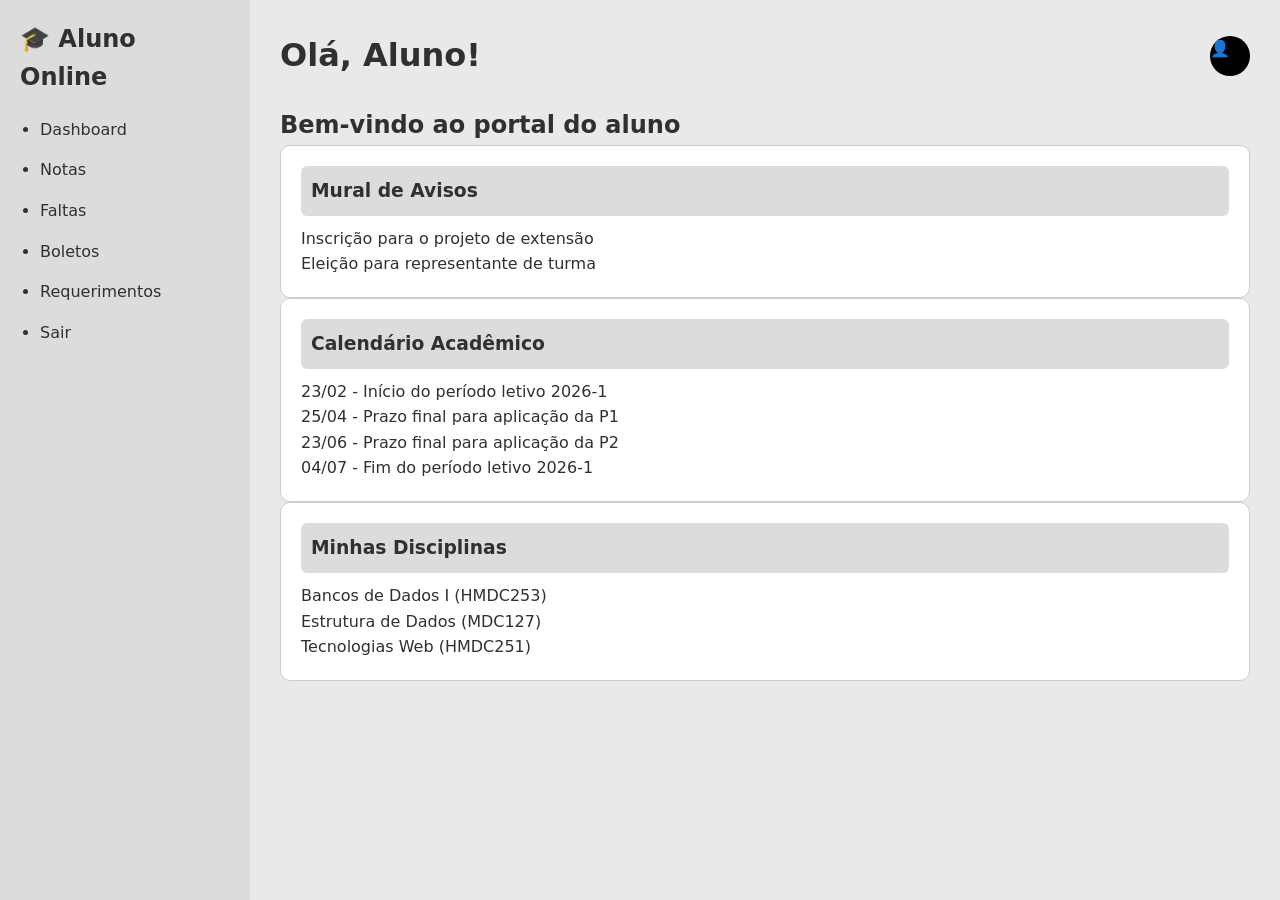
==== praticas/aluno-online-vanilla/index.html @ e38300b4 "erro2" ====
<!doctype html>
<html lang="pt-BR">
  <head>
    <meta charset="UTF-8" />
    <link rel="icon" type="image/svg+xml" href="/javascript.svg" />
    <meta name="viewport" content="width=device-width, initial-scale=1.0" />
    <title>Aluno Online</title>
    <link rel="stylesheet" href="./src/style.css">
  </head>
  <body>
    <div class="container">
      <!-- menu lateral -->
      <aside class="sidebar">
        <h2>🎓 Aluno Online</h2>
        <nav>
          <ul>
            <li><a href="#">Dashboard</a></li>
            <li><a href="#">Notas</a></li>
            <li><a href="#">Faltas</a></li>
            <li><a href="#">Boletos</a></li>
            <li><a href="#">Requerimentos</a></li>
            <li><a href="#">Sair</a></li>
          </ul>
        </nav>
      </aside>
      <!-- conteúdo -->
      <main class="main">
        <header class="topbar">
          <h1>Olá, Aluno!</h1>
          <span class="avatar">👤</span>
        </header>
        <section>
          <h2>Bem-vindo ao portal do aluno</h2>
          <section class="card">
            <h3>Mural de Avisos</h3>
            <ul>
              <li>Inscrição para o projeto de extensão</li>
              <li>Eleição para representante de turma</li>
            </ul>
          </section>
          <section class="card">
            <h3>Calendário Acadêmico</h3>
            <ul>
              <li>23/02 - Início do período letivo 2026-1</li>
              <li>25/04 - Prazo final para aplicação da P1</li>
              <li>23/06 - Prazo final para aplicação da P2</li>
              <li>04/07 - Fim do período letivo 2026-1</li>
            </ul>
          </section>
          <section class="card">
            <h3>Minhas Disciplinas</h3>
            <ul>
              <li>Bancos de Dados I (HMDC253)</li>
              <li>Estrutura de Dados (MDC127)</li>
              <li>Tecnologias Web (HMDC251)</li>
            </ul>
          </section>
        </section>
      </main>
    </div>
    <script type="module" src="/src/main.js"></script>
  </body>
</html>
---- praticas/aluno-online-vanilla/src/style.css ----
/* ===== variáveis ===== */
:root {
  --cor-fundo: #e9e9e9;
  --cor-texto: #303030;
}

/* ===== reset ===== */
* {
  margin: 0;
  padding: 0;
  box-sizing: border-box;
}

/* ===== base ===== */
body {
  font-family: system-ui, Avenir, Helvetica, Arial, sans-serif;
  font-weight: 400;
  line-height: 1.6;
  background-color: var(--cor-fundo);
  color: var(--cor-texto);
}

/* ===== Principal ===== */
.container {
  display: flex;
  min-height: 100vh;
}

/* ===== sidebar ===== */
.sidebar {
  width: 250px;
  background: #dcdcdc;
  padding: 20px;
}

.sidebar a {
  text-decoration: none;
  color: var(--cor-texto);
}

.sidebar h2 {
  margin-bottom: 20px;
}

.sidebar ul {
  list-style: disc;
  padding-left: 20px;
}

.sidebar li {
  margin-bottom: 15px;
  cursor: pointer;
}

/* ===== Conteúdo ===== */
.main {
  flex: 1;
  padding: 30px;
}

/* ===== Topbar ===== */
.topbar {
  display: flex;
  justify-content: space-between;
  align-items: center;
  margin-bottom: 25px;
}

.avatar {
  width: 40px;
  height: 40px;
  background: black;
  border-radius: 50%;
}

/* ===== cards ===== */
.card {
  background: #fff;
  border-radius: 10px;
  border: 1px solid #ccc;
  padding: 20px;
}

.card h3 {
  background: #dcdcdc;
  padding: 10px;
  border-radius: 6px;
  margin-bottom: 10px;
}

.card ul {
  list-style: none;
  padding-left: 0;
}

/* ===== listas internas ===== */
.card p {
  margin-bottom: 5px;
}

/* ===== responsividade ===== */
@media (width <= 768px) {

  .container {
    flex-direction: column;
  }

  .sidebar {
    width: 100%;
  }

  .main {
    padding: 20px;
  }

  .topbar {
    flex-direction: row;
    align-items: center;
  }
}
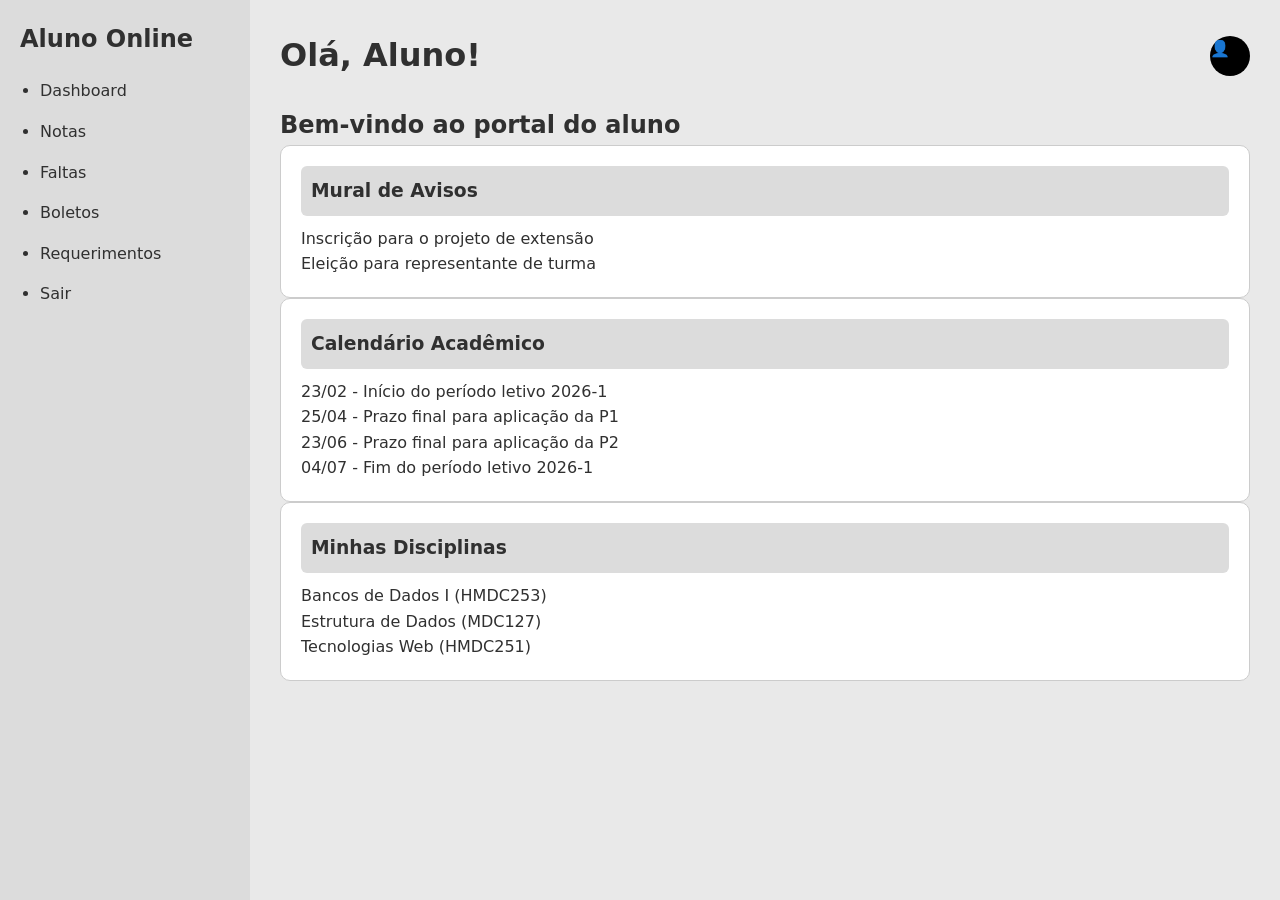
==== commit 2881701b: "erro3" ====
--- a/praticas/aluno-online-vanilla/index.html
+++ b/praticas/aluno-online-vanilla/index.html
@@ -11,7 +11,7 @@
     <div class="container">
       <!-- menu lateral -->
       <aside class="sidebar">
-        <h2>🎓 Aluno Online</h2>
+        <h2> Aluno Online</h2>
         <nav>
           <ul>
             <li><a href="#">Dashboard</a></li>
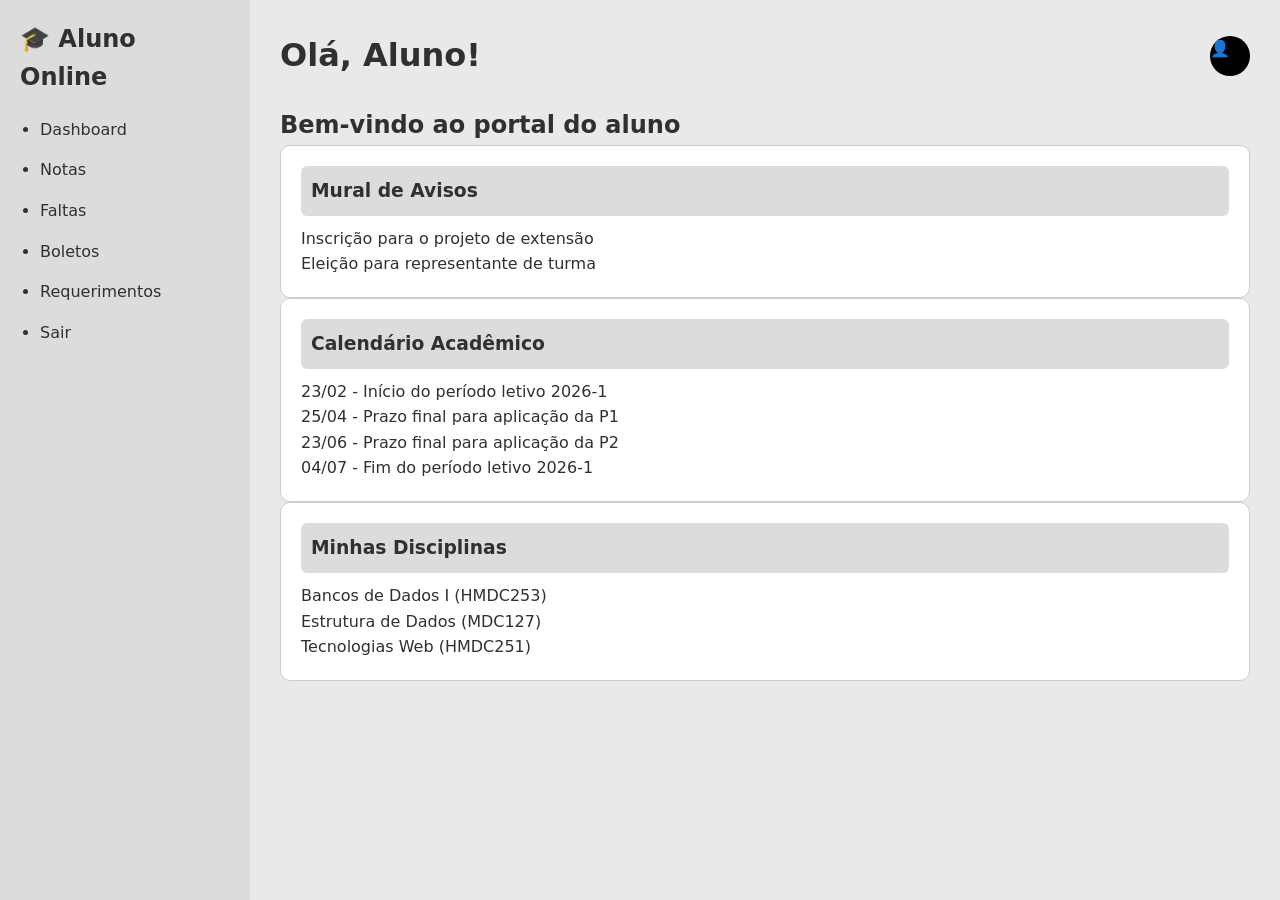
==== commit 7b31fbed: "tentativa:62127127" ====
--- a/praticas/aluno-online-vanilla/index.html
+++ b/praticas/aluno-online-vanilla/index.html
@@ -11,7 +11,7 @@
     <div class="container">
       <!-- menu lateral -->
       <aside class="sidebar">
-        <h2> Aluno Online</h2>
+        <h2>🎓 Aluno Online</h2>
         <nav>
           <ul>
             <li><a href="#">Dashboard</a></li>
--- a/praticas/aluno-online-vanilla/src/style.css
+++ b/praticas/aluno-online-vanilla/src/style.css
@@ -100,7 +100,6 @@
 
 /* ===== responsividade ===== */
 @media (width <= 768px) {
-
   .container {
     flex-direction: column;
   }
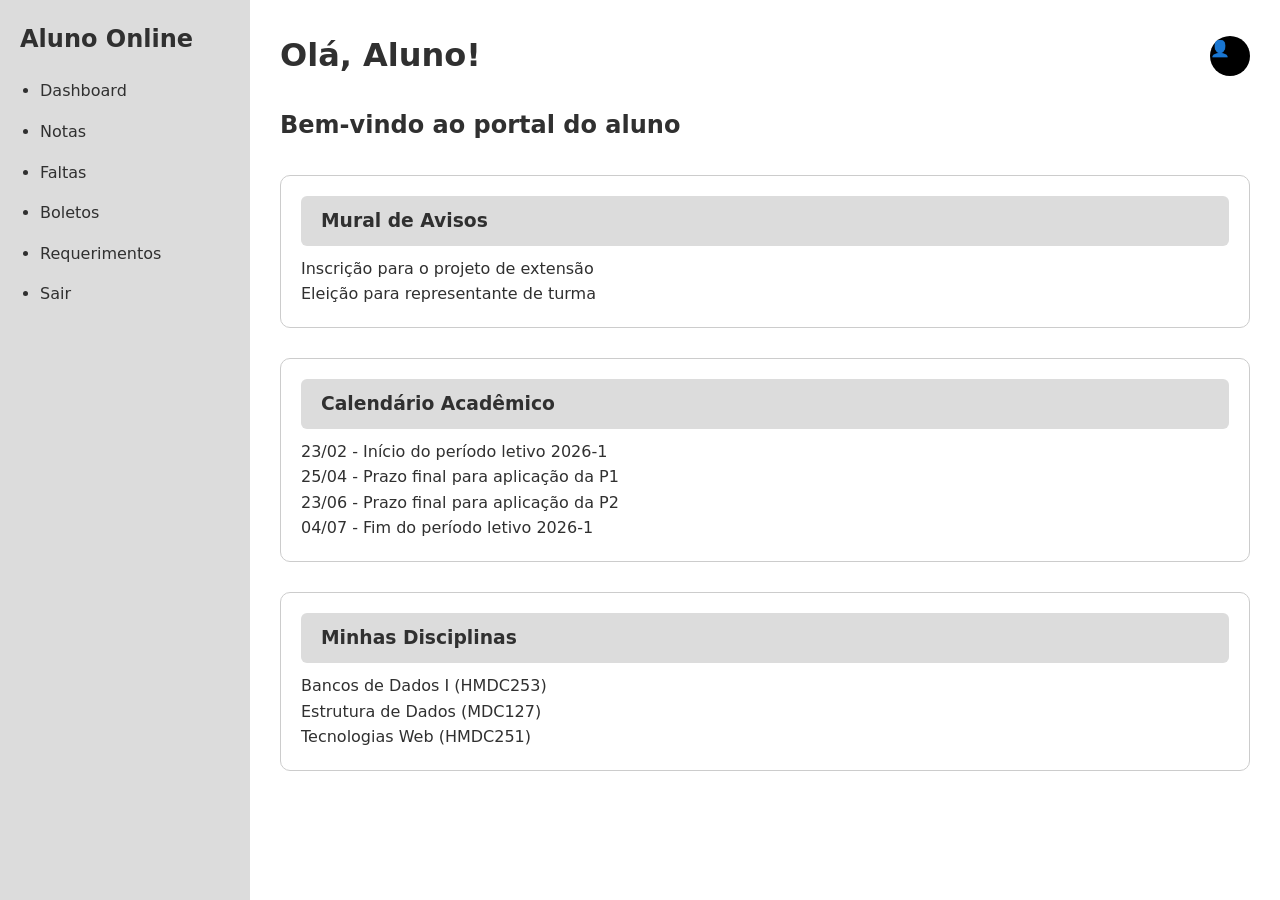
==== commit 5180fca8: "erro" ====
--- a/praticas/aluno-online-vanilla/index.html
+++ b/praticas/aluno-online-vanilla/index.html
@@ -11,7 +11,7 @@
     <div class="container">
       <!-- menu lateral -->
       <aside class="sidebar">
-        <h2>🎓 Aluno Online</h2>
+        <h2>Aluno Online</h2>
         <nav>
           <ul>
             <li><a href="#">Dashboard</a></li>
--- a/praticas/aluno-online-vanilla/src/style.css
+++ b/praticas/aluno-online-vanilla/src/style.css
@@ -16,7 +16,7 @@
   font-family: system-ui, Avenir, Helvetica, Arial, sans-serif;
   font-weight: 400;
   line-height: 1.6;
-  background-color: var(--cor-fundo);
+  background-color: #fff;
   color: var(--cor-texto);
 }
 
@@ -79,11 +79,14 @@
   border-radius: 10px;
   border: 1px solid #ccc;
   padding: 20px;
+  margin-bottom: 30px;
 }
-
+section h2{
+  margin-bottom: 30px;
+}
 .card h3 {
   background: #dcdcdc;
-  padding: 10px;
+  padding:10px 20px;
   border-radius: 6px;
   margin-bottom: 10px;
 }
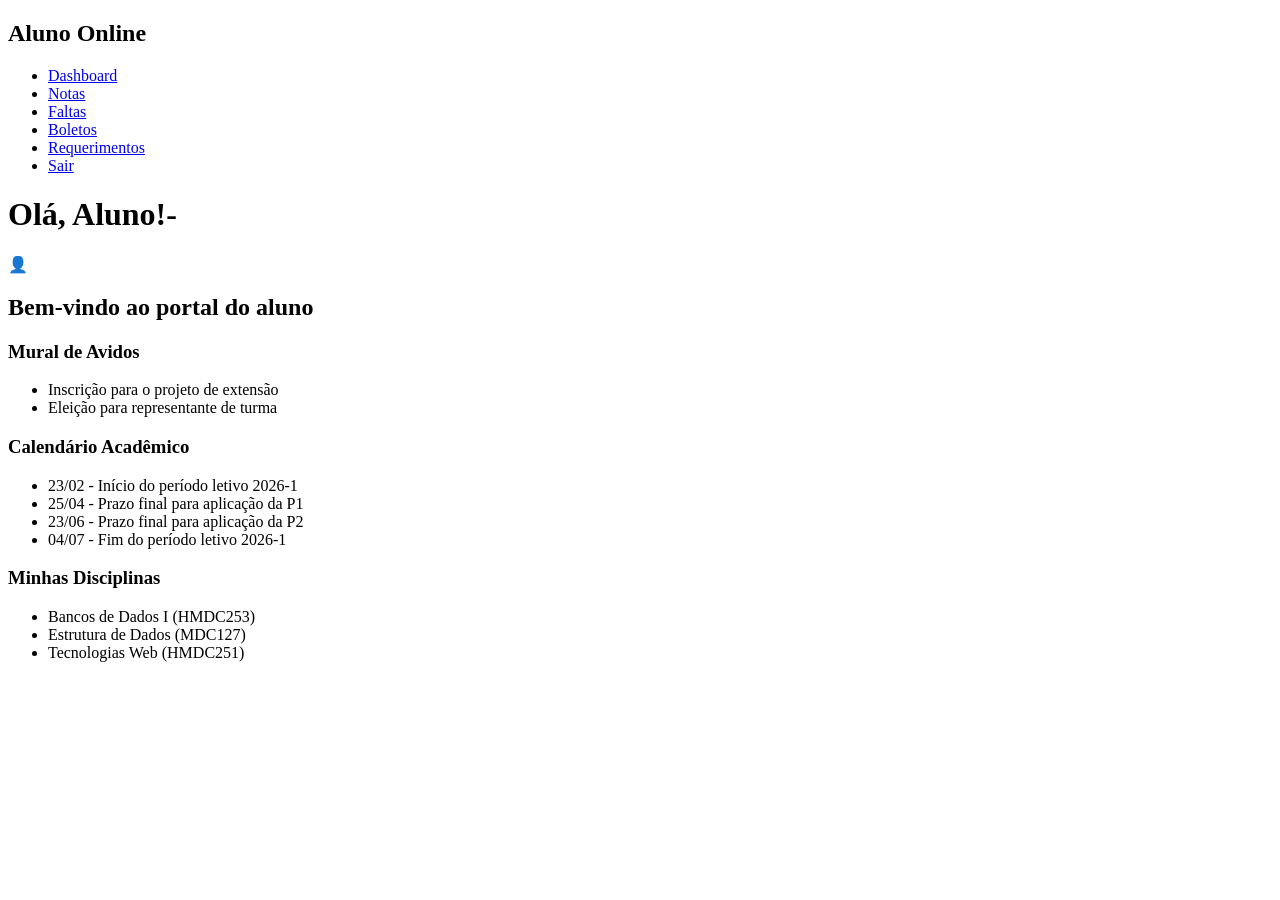
==== commit 803c26ab: "tentando corrigir o erro" ====
--- a/praticas/aluno-online-vanilla/index.html
+++ b/praticas/aluno-online-vanilla/index.html
@@ -5,59 +5,60 @@
     <link rel="icon" type="image/svg+xml" href="/javascript.svg" />
     <meta name="viewport" content="width=device-width, initial-scale=1.0" />
     <title>Aluno Online</title>
-    <link rel="stylesheet" href="./src/style.css">
   </head>
   <body>
-    <div class="container">
-      <!-- menu lateral -->
-      <aside class="sidebar">
-        <h2>Aluno Online</h2>
-        <nav>
+    <!--menu lateral-->
+    <aside>
+      <h2> Aluno Online</h2>
+      <nav>
+        <ul>
+          <li><a href="#">Dashboard</a></li>
+          <li><a href="#">Notas</a></li>
+          <li><a href="#">Faltas</a></li>
+          <li><a href="#">Boletos</a></li>
+          <li><a href="#">Requerimentos</a></li>
+          <li><a href="#">Sair</a></li>
+        </ul>
+      </nav>
+    </aside>
+    <!--conteudo-->
+    <main>
+      <!--topo-->
+      <header>
+        <h1>Olá, Aluno!-</h1>
+        <span>👤</span>
+      </header>
+      <!--parte do meio-->
+      <section>
+        <h2>Bem-vindo ao portal do aluno</h2>
+        <section>
+          <h3>Mural de Avidos</h3>
           <ul>
-            <li><a href="#">Dashboard</a></li>
-            <li><a href="#">Notas</a></li>
-            <li><a href="#">Faltas</a></li>
-            <li><a href="#">Boletos</a></li>
-            <li><a href="#">Requerimentos</a></li>
-            <li><a href="#">Sair</a></li>
+            <li>Inscrição para o projeto de extensão</li>
+            <li>Eleição para representante de turma</li>
           </ul>
-        </nav>
-      </aside>
-      <!-- conteúdo -->
-      <main class="main">
-        <header class="topbar">
-          <h1>Olá, Aluno!</h1>
-          <span class="avatar">👤</span>
-        </header>
+        </section>
+
         <section>
-          <h2>Bem-vindo ao portal do aluno</h2>
-          <section class="card">
-            <h3>Mural de Avisos</h3>
-            <ul>
-              <li>Inscrição para o projeto de extensão</li>
-              <li>Eleição para representante de turma</li>
-            </ul>
-          </section>
-          <section class="card">
-            <h3>Calendário Acadêmico</h3>
-            <ul>
-              <li>23/02 - Início do período letivo 2026-1</li>
-              <li>25/04 - Prazo final para aplicação da P1</li>
-              <li>23/06 - Prazo final para aplicação da P2</li>
-              <li>04/07 - Fim do período letivo 2026-1</li>
-            </ul>
-          </section>
-          <section class="card">
-            <h3>Minhas Disciplinas</h3>
-            <ul>
-              <li>Bancos de Dados I (HMDC253)</li>
-              <li>Estrutura de Dados (MDC127)</li>
-              <li>Tecnologias Web (HMDC251)</li>
-            </ul>
-          </section>
+          <h3>Calendário Acadêmico</h3>
+          <ul>
+            <li>23/02 - Início do período letivo 2026-1</li>
+            <li>25/04 - Prazo final para aplicação da P1</li>
+            <li>23/06 - Prazo final para aplicação da P2</li>
+            <li>04/07 - Fim do período letivo 2026-1</li>
+          </ul>
         </section>
-      </main>
-    </div>
+
+        <section>
+          <h3>Minhas Disciplinas</h3>
+          <ul>
+            <li>Bancos de Dados I (HMDC253)</li>
+            <li>Estrutura de Dados (MDC127)</li>
+            <li>Tecnologias Web (HMDC251)</li>
+          </ul>
+        </section>
+      </section>
+    </main>
     <script type="module" src="/src/main.js"></script>
   </body>
-</html>+</html>
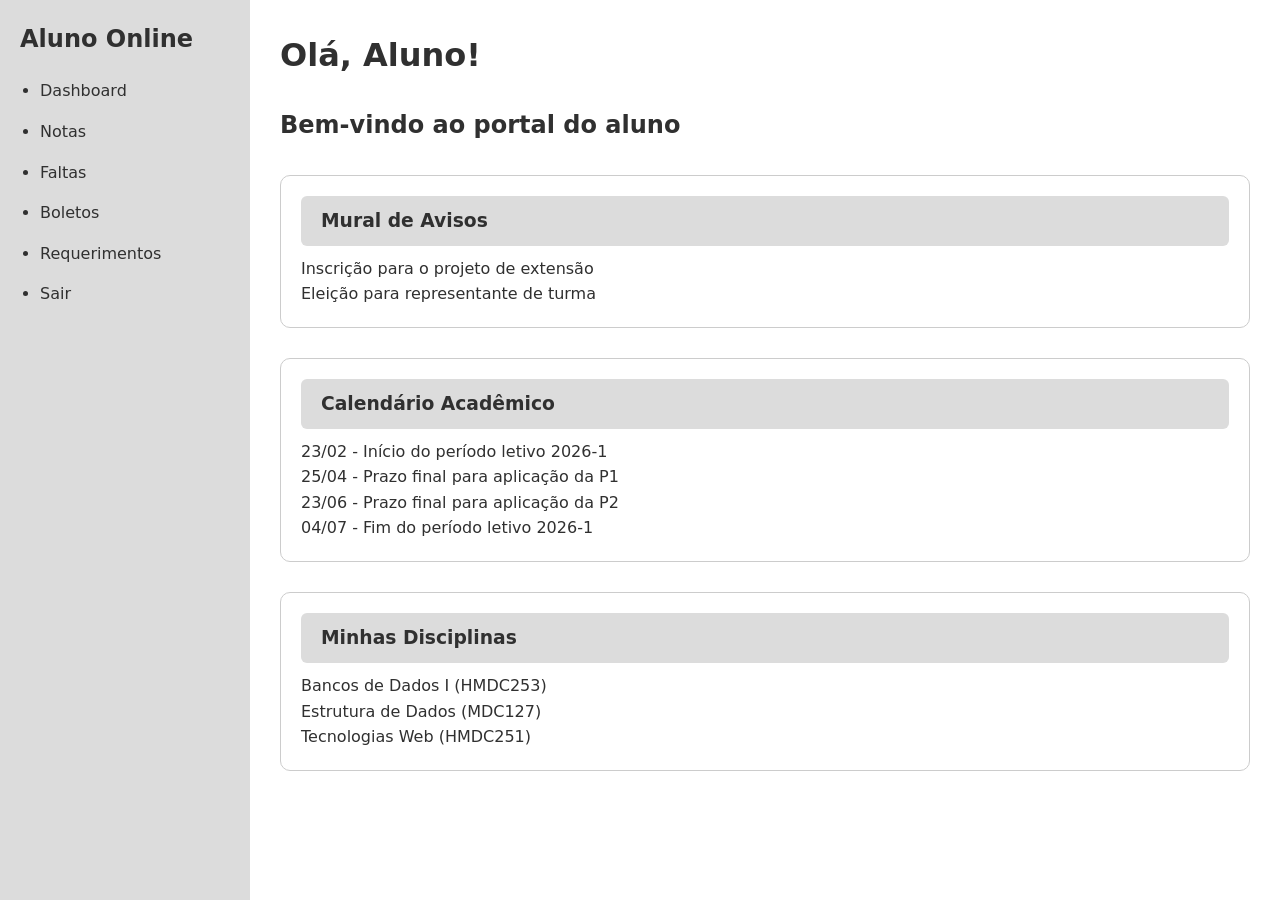
==== commit a977a84f: "tentando corrigir o erro" ====
--- a/praticas/aluno-online-vanilla/index.html
+++ b/praticas/aluno-online-vanilla/index.html
@@ -5,60 +5,58 @@
     <link rel="icon" type="image/svg+xml" href="/javascript.svg" />
     <meta name="viewport" content="width=device-width, initial-scale=1.0" />
     <title>Aluno Online</title>
+    <link rel="stylesheet" href="./src/style.css">
   </head>
   <body>
-    <!--menu lateral-->
-    <aside>
-      <h2> Aluno Online</h2>
-      <nav>
-        <ul>
-          <li><a href="#">Dashboard</a></li>
-          <li><a href="#">Notas</a></li>
-          <li><a href="#">Faltas</a></li>
-          <li><a href="#">Boletos</a></li>
-          <li><a href="#">Requerimentos</a></li>
-          <li><a href="#">Sair</a></li>
-        </ul>
-      </nav>
-    </aside>
-    <!--conteudo-->
-    <main>
-      <!--topo-->
-      <header>
-        <h1>Olá, Aluno!-</h1>
-        <span>👤</span>
-      </header>
-      <!--parte do meio-->
-      <section>
-        <h2>Bem-vindo ao portal do aluno</h2>
+    <div class="container">
+      <!-- menu lateral -->
+      <aside class="sidebar">
+        <h2>Aluno Online</h2>
+        <nav>
+          <ul>
+            <li><a href="#">Dashboard</a></li>
+            <li><a href="#">Notas</a></li>
+            <li><a href="#">Faltas</a></li>
+            <li><a href="#">Boletos</a></li>
+            <li><a href="#">Requerimentos</a></li>
+            <li><a href="#">Sair</a></li>
+          </ul>
+        </nav>
+      </aside>
+      <!-- conteúdo -->
+      <main class="main">
+        <header class="topbar">
+          <h1>Olá, Aluno!</h1>
+        </header>
         <section>
-          <h3>Mural de Avidos</h3>
-          <ul>
-            <li>Inscrição para o projeto de extensão</li>
-            <li>Eleição para representante de turma</li>
-          </ul>
+          <h2>Bem-vindo ao portal do aluno</h2>
+          <section class="card">
+            <h3>Mural de Avisos</h3>
+            <ul>
+              <li>Inscrição para o projeto de extensão</li>
+              <li>Eleição para representante de turma</li>
+            </ul>
+          </section>
+          <section class="card">
+            <h3>Calendário Acadêmico</h3>
+            <ul>
+              <li>23/02 - Início do período letivo 2026-1</li>
+              <li>25/04 - Prazo final para aplicação da P1</li>
+              <li>23/06 - Prazo final para aplicação da P2</li>
+              <li>04/07 - Fim do período letivo 2026-1</li>
+            </ul>
+          </section>
+          <section class="card">
+            <h3>Minhas Disciplinas</h3>
+            <ul>
+              <li>Bancos de Dados I (HMDC253)</li>
+              <li>Estrutura de Dados (MDC127)</li>
+              <li>Tecnologias Web (HMDC251)</li>
+            </ul>
+          </section>
         </section>
-
-        <section>
-          <h3>Calendário Acadêmico</h3>
-          <ul>
-            <li>23/02 - Início do período letivo 2026-1</li>
-            <li>25/04 - Prazo final para aplicação da P1</li>
-            <li>23/06 - Prazo final para aplicação da P2</li>
-            <li>04/07 - Fim do período letivo 2026-1</li>
-          </ul>
-        </section>
-
-        <section>
-          <h3>Minhas Disciplinas</h3>
-          <ul>
-            <li>Bancos de Dados I (HMDC253)</li>
-            <li>Estrutura de Dados (MDC127)</li>
-            <li>Tecnologias Web (HMDC251)</li>
-          </ul>
-        </section>
-      </section>
-    </main>
+      </main>
+    </div>
     <script type="module" src="/src/main.js"></script>
   </body>
-</html>
+</html>
--- a/praticas/aluno-online-vanilla/src/style.css
+++ b/praticas/aluno-online-vanilla/src/style.css
@@ -0,0 +1,123 @@
+/* ===== variáveis ===== */
+:root {
+  --cor-fundo: #e9e9e9;
+  --cor-texto: #303030;
+}
+
+/* ===== reset ===== */
+* {
+  margin: 0;
+  padding: 0;
+  box-sizing: border-box;
+}
+
+/* ===== base ===== */
+body {
+  font-family: system-ui, Avenir, Helvetica, Arial, sans-serif;
+  font-weight: 400;
+  line-height: 1.6;
+  background-color: #fff;
+  color: var(--cor-texto);
+}
+
+/* ===== Principal ===== */
+.container {
+  display: flex;
+  min-height: 100vh;
+}
+
+/* ===== sidebar ===== */
+.sidebar {
+  width: 250px;
+  background: #dcdcdc;
+  padding: 20px;
+}
+
+.sidebar a {
+  text-decoration: none;
+  color: var(--cor-texto);
+}
+
+.sidebar h2 {
+  margin-bottom: 20px;
+}
+
+.sidebar ul {
+  list-style: disc;
+  padding-left: 20px;
+}
+
+.sidebar li {
+  margin-bottom: 15px;
+  cursor: pointer;
+}
+
+/* ===== Conteúdo ===== */
+.main {
+  flex: 1;
+  padding: 30px;
+}
+
+/* ===== Topbar ===== */
+.topbar {
+  display: flex;
+  justify-content: space-between;
+  align-items: center;
+  margin-bottom: 25px;
+}
+
+.avatar {
+  width: 40px;
+  height: 40px;
+  background: black;
+  border-radius: 50%;
+}
+
+/* ===== cards ===== */
+.card {
+  background: #fff;
+  border-radius: 10px;
+  border: 1px solid #ccc;
+  padding: 20px;
+  margin-bottom: 30px;
+}
+section h2{
+  margin-bottom: 30px;
+}
+.card h3 {
+  background: #dcdcdc;
+  padding:10px 20px;
+  border-radius: 6px;
+  margin-bottom: 10px;
+}
+
+.card ul {
+  list-style: none;
+  padding-left: 0;
+}
+
+/* ===== listas internas ===== */
+.card p {
+  margin-bottom: 5px;
+}
+
+/* ===== responsividade ===== */
+@media (width <= 768px) {
+  
+  .container {
+    flex-direction: column;
+  }
+
+  .sidebar {
+    width: 100%;
+  }
+
+  .main {
+    padding: 20px;
+  }
+
+  .topbar {
+    flex-direction: row;
+    align-items: center;
+  }
+}
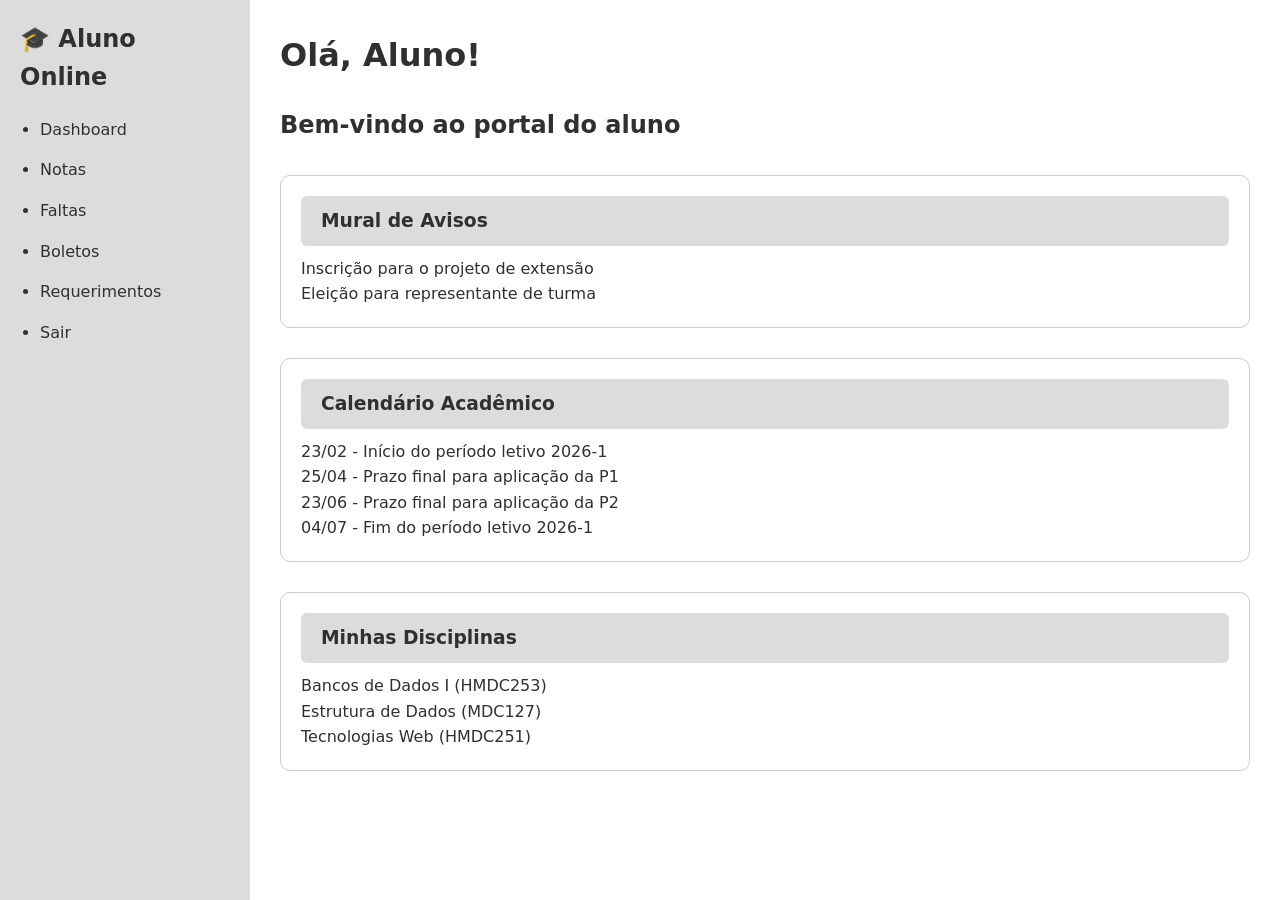
==== commit 4ff079f4: "erro 40" ====
--- a/praticas/aluno-online-vanilla/index.html
+++ b/praticas/aluno-online-vanilla/index.html
@@ -11,7 +11,7 @@
     <div class="container">
       <!-- menu lateral -->
       <aside class="sidebar">
-        <h2>Aluno Online</h2>
+        <h2>🎓 Aluno Online</h2>
         <nav>
           <ul>
             <li><a href="#">Dashboard</a></li>
--- a/praticas/aluno-online-vanilla/src/style.css
+++ b/praticas/aluno-online-vanilla/src/style.css
@@ -81,12 +81,14 @@
   padding: 20px;
   margin-bottom: 30px;
 }
-section h2{
+
+section h2 {
   margin-bottom: 30px;
 }
+
 .card h3 {
   background: #dcdcdc;
-  padding:10px 20px;
+  padding: 10px 20px;
   border-radius: 6px;
   margin-bottom: 10px;
 }
@@ -103,7 +105,6 @@
 
 /* ===== responsividade ===== */
 @media (width <= 768px) {
-  
   .container {
     flex-direction: column;
   }
